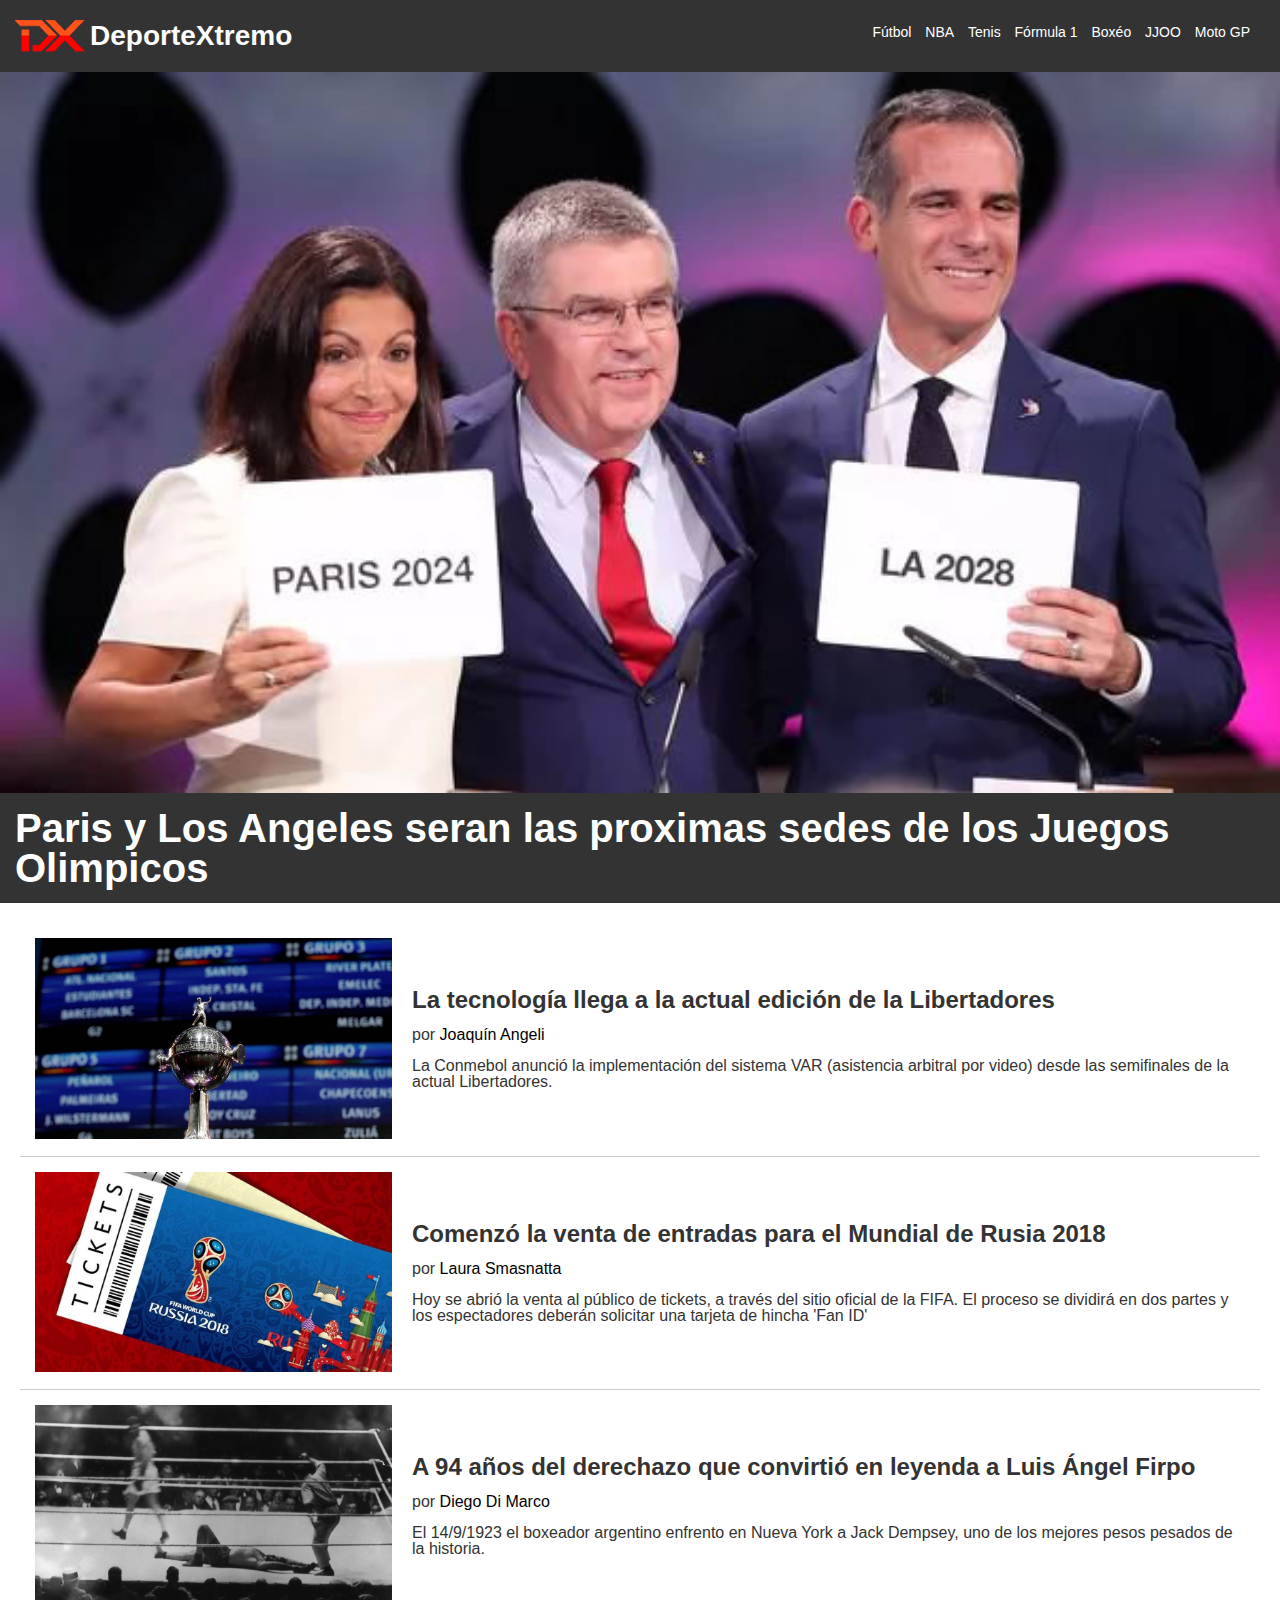
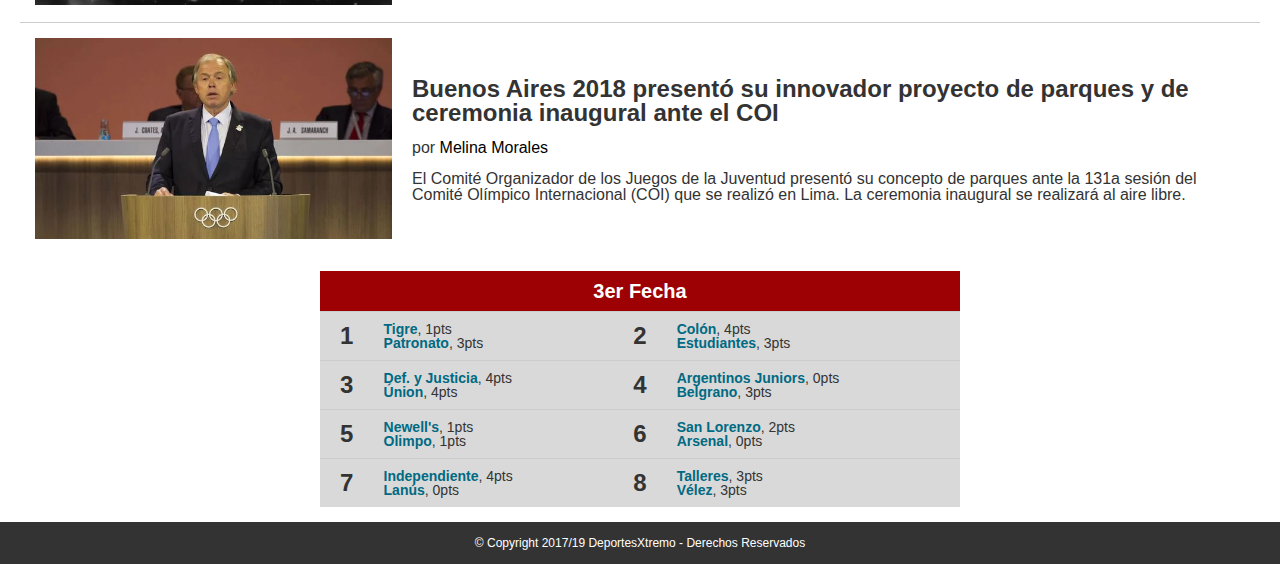
==== index.html @ ff50a07b "Introduccion al Responsive Design" ====
<!DOCTYPE html>
<html>
	<head>
		<meta charset="utf-8"> <!-- Soy un comentario :) -->
		<title>DX - DeporteXtremo</title>
		<link rel="stylesheet" href="css/reset.css">
		<link rel="stylesheet" href="css/style.css">
		<meta name="viewport" content="width=device-width">
	</head>
	<body>
		<header>
			<h1>DeporteXtremo</h1>

			<button id="menu-mobile">&#9776</button>
			<nav id="menu">

				<ul>
					<li>
						<a href="#">Fútbol</a>
					</li>
					<li><a href="#">NBA</a></li>
					<li><a href="#">Tenis</a></li>
					<li><a href="#">Fórmula 1</a></li>
					<li><a href="#">Boxéo</a></li>
					<li><a href="#">JJOO</a></li>
					<li><a href="#">Moto GP</a></li>
				</ul>

			</nav>
		</header>

		<main>
			<section id="noticias-destacadas">

				<figure>
					<img src="img/juegos-olimpicos.jpg">
					<figcaption>
						<h2>Paris y Los Angeles seran las proximas sedes de los Juegos Olimpicos</h2>
					</figcaption>
				</figure>

			</section>

			<section id="ultimas-noticias">

				<article class="noticia">
					
					<div class="noticia-img"><img src="img/sorteo-libertadores.jpg"></div>

					<div class="noticia-text">						
						<h3>La tecnología llega a la actual edición de la Libertadores</h3>
						<p>por <a href="#">Joaquín Angeli</a></p>
						<p>La Conmebol anunció la implementación del sistema VAR (asistencia arbitral por video) desde las semifinales de la actual Libertadores.</p>
					</div>
					

				</article>


				<article class="noticia">
					
					<div class="noticia-img"><img src="img/tickets-rusia-mundial.jpg"></div>

					<div class="noticia-text">						
						<h3>Comenzó la venta de entradas para el Mundial de Rusia 2018</h3>
						<p>por <a href="#">Laura Smasnatta</a></p>
						<p>Hoy se abrió la venta al público de tickets, a través del sitio oficial de la FIFA. El proceso se dividirá en dos partes y los espectadores deberán solicitar una tarjeta de hincha 'Fan ID'</p>
					</div>
					

				</article>

				<article class="noticia">
					
					<div class="noticia-img"><img src="img/firpo.jpg"></div>

					<div class="noticia-text">						
						<h3>A 94 años del derechazo que convirtió en leyenda a Luis Ángel Firpo</h3>
						<p>por <a href="#">Diego Di Marco</a></p>
						<p>El 14/9/1923 el boxeador argentino enfrento en Nueva York a Jack Dempsey, uno de los mejores pesos pesados de la historia.</p>
					</div>
					

				</article>


								<article class="noticia">
					
					<div class="noticia-img"><img src="img/buenos-aires.jpg"></div>

					<div class="noticia-text">						
						<h3>Buenos Aires 2018 presentó su innovador proyecto de parques y de ceremonia inaugural ante el COI</h3>
						<p>por <a href="#">Melina Morales</a></p>
						<p>El Comité Organizador de los Juegos de la Juventud presentó su concepto de parques ante la 131a sesión del Comité Olímpico Internacional (COI) que se realizó en Lima. La ceremonia inaugural se realizará al aire libre.</p>
					</div>
					



			</section>

			<section id="tabla-posiciones">

				<table cellpadding="">

					<th colspan="4">3er Fecha</th>
				
					<tr> <!-- Fila-->

						<td>1</td>
						<td><span>Tigre</span>, 1pts <br> <span>Patronato</span>, 3pts</td>
						<td>2</td>
						<td><span>Colón</span>, 4pts <br> <span>Estudiantes</span>, 3pts</td>

					</tr>


					<tr> <!-- Fila-->

						<td>3</td>
						<td><span>Def. y Justicia</span>, 4pts <br><span> Únion</span>, 4pts</td>
						<td>4</td>
						<td><span>Argentinos Juniors</span>, 0pts <br> <span>Belgrano</span>, 3pts</td>

					</tr>

					<tr> <!-- Fila-->

						<td>5</td>
						<td><span>Newell's</span>, 1pts <br> <span>Olimpo</span>, 1pts</td>
						<td>6</td>
						<td><span>San Lorenzo</span>, 2pts <br><span> Arsenal</span>, 0pts</td>

					</tr>

					<tr> <!-- Fila-->

						<td>7</td>
						<td><span>Independiente</span>, 4pts <br><span> Lanús</span>, 0pts</td>
						<td>8</td>
						<td><span>Talleres</span>, 3pts <br><span> Vélez</span>, 3pts</td>

					</tr>



				</table>

			</section>
		</main>

		<footer>
			
			<p>&copy; Copyright 2017/19 DeportesXtremo - Derechos Reservados </p>

		</footer>

		<!-- Area de Script -->
		<script src="js/main.js"></script>
	</body>
</html>
---- css/style.css ----
/* Estilos Generales */

/*
* {
	outline: dotted 1px red;
}

*/

body {
	font-family: Helvetica, Arial, Open Sans, sans-serif;
	font-size: 14px;
	color: #333;
	margin: 0;
}
a {
	text-decoration: none;
	color: #FFF;
}
/* Estilos Particulares */
header {
	background-color: #333;
	overflow: hidden;
	padding: 15px;
}
header h1 {
	color: #FFF;
	float: left;
	font-weight: 700;
	font-size: 28px;
	background-image: url("../img/logo.png");
	background-repeat: no-repeat;
	padding-left: 75px;
	line-height: 1.5;
	background-position: left center;
}
header nav {
	float: right;
	padding: 10px;
}
header nav ul {
	margin: 0;
	padding: 0;
	list-style: none;
}
header nav ul li {
	display: inline-block;
}
header nav a {
	text-align: center;
	padding: 5px;
}
header nav a:hover {
	color: #333;
	background-color: #FFF;
}

.noticia:last-child {

border-bottom: none;

}

#noticias-destacadas img {
	width: 100%;
	display: block;
}


#noticias-destacadas figcaption {

	background-color: #333;
	padding: 15px;
	margin-bottom: 20px;
}

#noticias-destacadas h2 {

	color: #FFF;
	font-size: 40px;
	font-weight: 700;
}




.noticia-img {

	width: 30%;
}

.noticia-img img {

	width: 100%

}

.noticia-text {

	width: 70%;
	margin-left: 20px;
}

.noticia-text h3 {

	font-weight: 700;
	font-size: 24px;
	margin-top: 15px;
	margin-bottom: 15px;
}


.noticia-text p {

	font-size: 16px;
	margin-top: 15px;
	margin-bottom: 15px;
}

.noticia-text a {

	color: #000;
}

.noticia {

	display: flex;
	flex-direction: row; /* row I column I row-reverse I column-reverse */
	justify-content: space-around; /*flex-start I center I flex-end I space between*/ 
	align-items: center;
	border-bottom: solid 1px #CCC;
	margin-right: 20px;
	margin-left: 20px;
	padding: 15px;
}



footer {

	background-color: #333;
	padding: 15px;
}

footer p {

	color: #FFF;
	font-size: 12px;
	text-align: center;
}


#tabla-posiciones
{

	padding: 15px 0;
}




#tabla-posiciones table

{

	margin: auto;
	width: 50%
}

#tabla-posiciones tr

{

	background-color: #D9D9D9;
	border-bottom: solid 1px #CCC;
}

#tabla-posiciones tr:last-child {

	border:none;
}


#tabla-posiciones th

{

background-color: #9d0103;
color: white;
padding: 10px;
font-weight: 700;
font-size: 20px;

}



#tabla-posiciones td

{

padding: 10px;
vertical-align: middle;

}


#tabla-posiciones td:nth-of-type(odd){


	font-size: 24px;
	font-weight: 700;
	text-align: center;
}




#tabla-posiciones td:nth-of-type(even) span {

	color: #006a83; 
	font-weight: 700;
}


	
@media screen and (max-width: 576px) {

/*Inicio media query 800px*/
	

	#menu	{

		display: none;
		float: none;
		clear: both;
		

	}

	#menu li {

		display: block;
		text-align: center;
	}

	#menu li a {

		display: block;	

	}


	#menu-mobile:focus + #menu {

		display: block;
	}

	.noticia {

		flex-direction: column;
	}

	#menu-mobile {
		display: block;
		float: right;
		background-color: transparent;
		border: none;
		color: #FFF;
		font-size: 20px;
		font.font-weight: 700;
		line-height: 1;
		padding: 8px;
	}


	.noticia-img {

		width: 95%;
	}

	.noticia-text {

		width: 95%;
	}

	#tabla-posiciones {

		width: 95%;
	}



/*Fin de media query 800px*/
}


@media screen and (min-width: 576px) {

	#menu-mobile {

		display: none;
	}

}
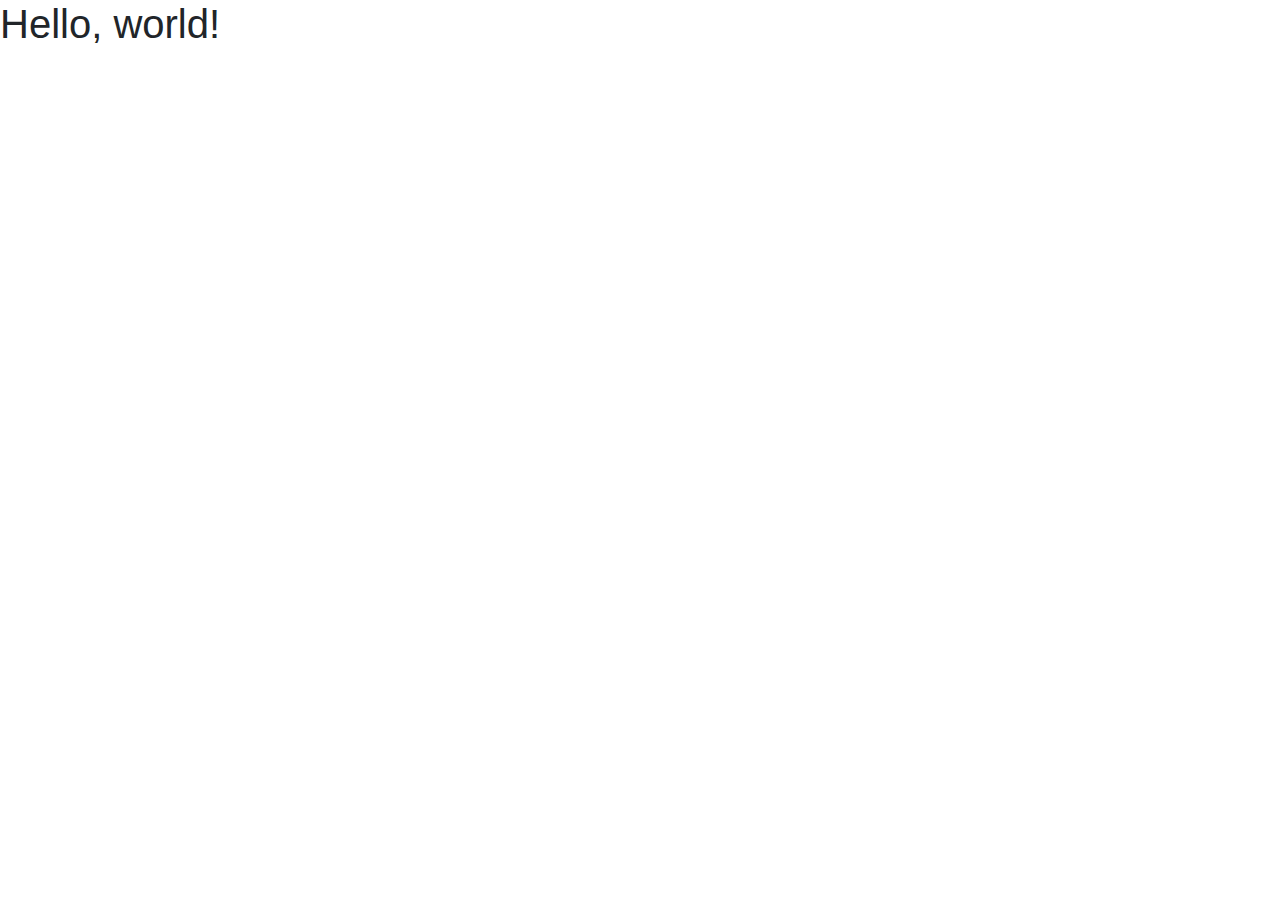
==== commit 72739c5b: "Introduccion a Bootstrapp" ====
--- a/index.html
+++ b/index.html
@@ -1,161 +1,22 @@
-<!DOCTYPE html>
-<html>
-	<head>
-		<meta charset="utf-8"> <!-- Soy un comentario :) -->
-		<title>DX - DeporteXtremo</title>
-		<link rel="stylesheet" href="css/reset.css">
-		<link rel="stylesheet" href="css/style.css">
-		<meta name="viewport" content="width=device-width">
-	</head>
-	<body>
-		<header>
-			<h1>DeporteXtremo</h1>
+<!doctype html>
+<html lang="en">
+  <head>
+    <!-- Required meta tags -->
+    <meta charset="utf-8">
+    <meta name="viewport" content="width=device-width, initial-scale=1, shrink-to-fit=no">
 
-			<button id="menu-mobile">&#9776</button>
-			<nav id="menu">
+    <!-- Bootstrap CSS -->
+    <link rel="stylesheet" href="https://stackpath.bootstrapcdn.com/bootstrap/4.3.1/css/bootstrap.min.css" integrity="sha384-ggOyR0iXCbMQv3Xipma34MD+dH/1fQ784/j6cY/iJTQUOhcWr7x9JvoRxT2MZw1T" crossorigin="anonymous">
 
-				<ul>
-					<li>
-						<a href="#">Fútbol</a>
-					</li>
-					<li><a href="#">NBA</a></li>
-					<li><a href="#">Tenis</a></li>
-					<li><a href="#">Fórmula 1</a></li>
-					<li><a href="#">Boxéo</a></li>
-					<li><a href="#">JJOO</a></li>
-					<li><a href="#">Moto GP</a></li>
-				</ul>
+    <title>Hello, world!</title>
+  </head>
+  <body>
+    <h1>Hello, world!</h1>
 
-			</nav>
-		</header>
-
-		<main>
-			<section id="noticias-destacadas">
-
-				<figure>
-					<img src="img/juegos-olimpicos.jpg">
-					<figcaption>
-						<h2>Paris y Los Angeles seran las proximas sedes de los Juegos Olimpicos</h2>
-					</figcaption>
-				</figure>
-
-			</section>
-
-			<section id="ultimas-noticias">
-
-				<article class="noticia">
-					
-					<div class="noticia-img"><img src="img/sorteo-libertadores.jpg"></div>
-
-					<div class="noticia-text">						
-						<h3>La tecnología llega a la actual edición de la Libertadores</h3>
-						<p>por <a href="#">Joaquín Angeli</a></p>
-						<p>La Conmebol anunció la implementación del sistema VAR (asistencia arbitral por video) desde las semifinales de la actual Libertadores.</p>
-					</div>
-					
-
-				</article>
-
-
-				<article class="noticia">
-					
-					<div class="noticia-img"><img src="img/tickets-rusia-mundial.jpg"></div>
-
-					<div class="noticia-text">						
-						<h3>Comenzó la venta de entradas para el Mundial de Rusia 2018</h3>
-						<p>por <a href="#">Laura Smasnatta</a></p>
-						<p>Hoy se abrió la venta al público de tickets, a través del sitio oficial de la FIFA. El proceso se dividirá en dos partes y los espectadores deberán solicitar una tarjeta de hincha 'Fan ID'</p>
-					</div>
-					
-
-				</article>
-
-				<article class="noticia">
-					
-					<div class="noticia-img"><img src="img/firpo.jpg"></div>
-
-					<div class="noticia-text">						
-						<h3>A 94 años del derechazo que convirtió en leyenda a Luis Ángel Firpo</h3>
-						<p>por <a href="#">Diego Di Marco</a></p>
-						<p>El 14/9/1923 el boxeador argentino enfrento en Nueva York a Jack Dempsey, uno de los mejores pesos pesados de la historia.</p>
-					</div>
-					
-
-				</article>
-
-
-								<article class="noticia">
-					
-					<div class="noticia-img"><img src="img/buenos-aires.jpg"></div>
-
-					<div class="noticia-text">						
-						<h3>Buenos Aires 2018 presentó su innovador proyecto de parques y de ceremonia inaugural ante el COI</h3>
-						<p>por <a href="#">Melina Morales</a></p>
-						<p>El Comité Organizador de los Juegos de la Juventud presentó su concepto de parques ante la 131a sesión del Comité Olímpico Internacional (COI) que se realizó en Lima. La ceremonia inaugural se realizará al aire libre.</p>
-					</div>
-					
-
-
-
-			</section>
-
-			<section id="tabla-posiciones">
-
-				<table cellpadding="">
-
-					<th colspan="4">3er Fecha</th>
-				
-					<tr> <!-- Fila-->
-
-						<td>1</td>
-						<td><span>Tigre</span>, 1pts <br> <span>Patronato</span>, 3pts</td>
-						<td>2</td>
-						<td><span>Colón</span>, 4pts <br> <span>Estudiantes</span>, 3pts</td>
-
-					</tr>
-
-
-					<tr> <!-- Fila-->
-
-						<td>3</td>
-						<td><span>Def. y Justicia</span>, 4pts <br><span> Únion</span>, 4pts</td>
-						<td>4</td>
-						<td><span>Argentinos Juniors</span>, 0pts <br> <span>Belgrano</span>, 3pts</td>
-
-					</tr>
-
-					<tr> <!-- Fila-->
-
-						<td>5</td>
-						<td><span>Newell's</span>, 1pts <br> <span>Olimpo</span>, 1pts</td>
-						<td>6</td>
-						<td><span>San Lorenzo</span>, 2pts <br><span> Arsenal</span>, 0pts</td>
-
-					</tr>
-
-					<tr> <!-- Fila-->
-
-						<td>7</td>
-						<td><span>Independiente</span>, 4pts <br><span> Lanús</span>, 0pts</td>
-						<td>8</td>
-						<td><span>Talleres</span>, 3pts <br><span> Vélez</span>, 3pts</td>
-
-					</tr>
-
-
-
-				</table>
-
-			</section>
-		</main>
-
-		<footer>
-			
-			<p>&copy; Copyright 2017/19 DeportesXtremo - Derechos Reservados </p>
-
-		</footer>
-
-		<!-- Area de Script -->
-		<script src="js/main.js"></script>
-	</body>
+    <!-- Optional JavaScript -->
+    <!-- jQuery first, then Popper.js, then Bootstrap JS -->
+    <script src="https://code.jquery.com/jquery-3.3.1.slim.min.js" integrity="sha384-q8i/X+965DzO0rT7abK41JStQIAqVgRVzpbzo5smXKp4YfRvH+8abtTE1Pi6jizo" crossorigin="anonymous"></script>
+    <script src="https://cdnjs.cloudflare.com/ajax/libs/popper.js/1.14.7/umd/popper.min.js" integrity="sha384-UO2eT0CpHqdSJQ6hJty5KVphtPhzWj9WO1clHTMGa3JDZwrnQq4sF86dIHNDz0W1" crossorigin="anonymous"></script>
+    <script src="https://stackpath.bootstrapcdn.com/bootstrap/4.3.1/js/bootstrap.min.js" integrity="sha384-JjSmVgyd0p3pXB1rRibZUAYoIIy6OrQ6VrjIEaFf/nJGzIxFDsf4x0xIM+B07jRM" crossorigin="anonymous"></script>
+  </body>
 </html>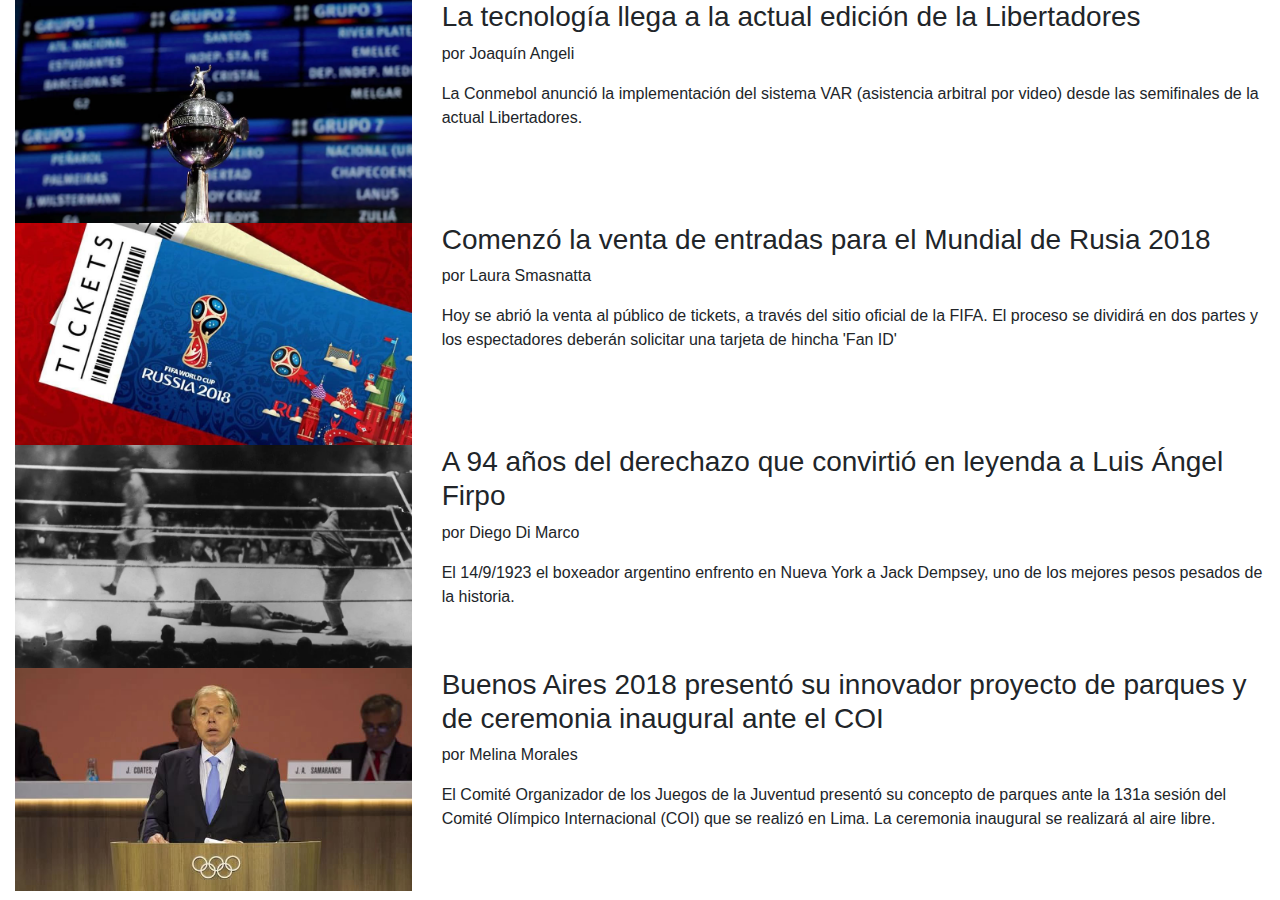
==== commit b40d1a4b: "Maquetando noticias con grillas" ====
--- a/index.html
+++ b/index.html
@@ -9,9 +9,69 @@
     <link rel="stylesheet" href="https://stackpath.bootstrapcdn.com/bootstrap/4.3.1/css/bootstrap.min.css" integrity="sha384-ggOyR0iXCbMQv3Xipma34MD+dH/1fQ784/j6cY/iJTQUOhcWr7x9JvoRxT2MZw1T" crossorigin="anonymous">
 
     <title>Hello, world!</title>
+ 
   </head>
+ 
   <body>
-    <h1>Hello, world!</h1>
+    
+    <main class="container-fluid">
+
+
+      <!-- Inicio Noticia #1-->
+      <article class="row">   
+        <div class="col-12 col-md-4 ">
+          <img src="img/sorteo-libertadores.jpg" class="img-fluid">
+        </div>
+        <div class="col-12 col-md-8">
+          <h3>La tecnología llega a la actual edición de la Libertadores</h3>
+          <p>por Joaquín Angeli</p>
+          <p>La Conmebol anunció la implementación del sistema VAR (asistencia arbitral por video) desde las semifinales de la actual Libertadores.</p>  
+        </div>
+      </article>
+      <!-- Fin Noticia #1-->
+    
+      <!-- Inicio Noticia #2-->
+      <article class="row">   
+        <div class="col-12 col-md-4 ">
+          <img src="img/tickets-rusia-mundial.jpg" class="img-fluid">
+        </div>
+        <div class="col-12 col-md-8">
+          <h3>Comenzó la venta de entradas para el Mundial de Rusia 2018</h3>
+          <p>por Laura Smasnatta</p>
+          <p>Hoy se abrió la venta al público de tickets, a través del sitio oficial de la FIFA. El proceso se dividirá en dos partes y los espectadores deberán solicitar una tarjeta de hincha 'Fan ID'</p>  
+        </div>
+      </article>
+      <!-- Fin Noticia #2-->
+
+      <!-- Inicio Noticia #3-->
+      <article class="row">   
+        <div class="col-12 col-md-4 ">
+          <img src="img/firpo.jpg" class="img-fluid">
+        </div>
+        <div class="col-12 col-md-8">
+          <h3>A 94 años del derechazo que convirtió en leyenda a Luis Ángel Firpo</h3>
+          <p>por Diego Di Marco</p>
+          <p>El 14/9/1923 el boxeador argentino enfrento en Nueva York a Jack Dempsey, uno de los mejores pesos pesados de la historia.</p>  
+        </div>
+      </article>
+      <!-- Fin Noticia #3-->
+
+      <!-- Inicio Noticia #4-->
+      <article class="row">   
+        <div class="col-12 col-md-4 ">
+          <img src="img/buenos-aires.jpg" class="img-fluid">
+        </div>
+        <div class="col-12 col-md-8">
+          <h3>Buenos Aires 2018 presentó su innovador proyecto de parques y de ceremonia inaugural ante el COI</h3>
+          <p>por Melina Morales</p>
+          <p>El Comité Organizador de los Juegos de la Juventud presentó su concepto de parques ante la 131a sesión del Comité Olímpico Internacional (COI) que se realizó en Lima. La ceremonia inaugural se realizará al aire libre.</p>  
+        </div>
+      </article>
+      <!-- Fin Noticia #4-->
+
+
+
+    </main>
 
     <!-- Optional JavaScript -->
     <!-- jQuery first, then Popper.js, then Bootstrap JS -->
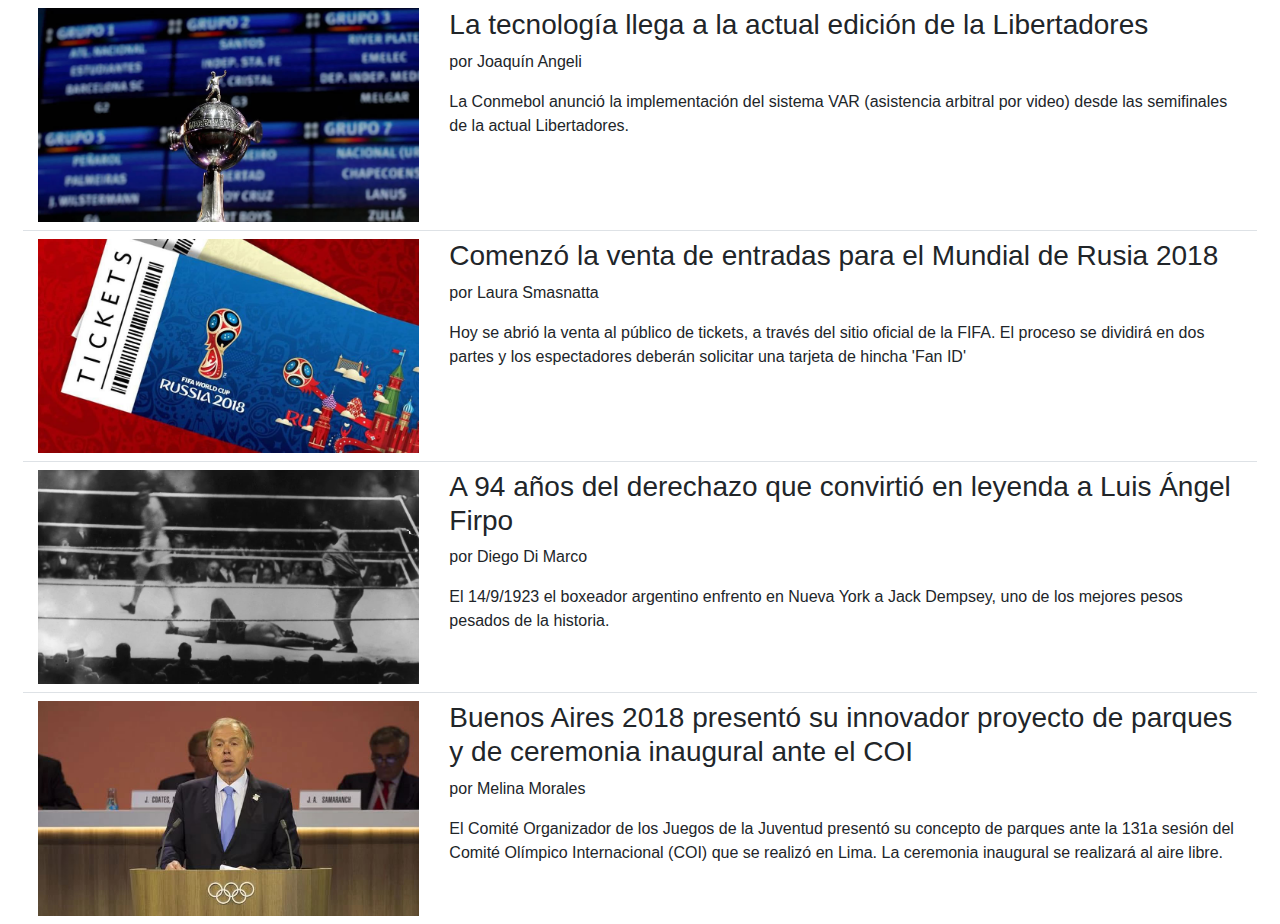
==== commit 179556a6: "Ajustes visuales" ====
--- a/index.html
+++ b/index.html
@@ -8,7 +8,7 @@
     <!-- Bootstrap CSS -->
     <link rel="stylesheet" href="https://stackpath.bootstrapcdn.com/bootstrap/4.3.1/css/bootstrap.min.css" integrity="sha384-ggOyR0iXCbMQv3Xipma34MD+dH/1fQ784/j6cY/iJTQUOhcWr7x9JvoRxT2MZw1T" crossorigin="anonymous">
 
-    <title>Hello, world!</title>
+    <title>DX - DeportXtremo</title>
  
   </head>
  
@@ -18,7 +18,7 @@
 
 
       <!-- Inicio Noticia #1-->
-      <article class="row">   
+      <article class="row py-2 border-bottom mx-2">   
         <div class="col-12 col-md-4 ">
           <img src="img/sorteo-libertadores.jpg" class="img-fluid">
         </div>
@@ -31,7 +31,7 @@
       <!-- Fin Noticia #1-->
     
       <!-- Inicio Noticia #2-->
-      <article class="row">   
+      <article class="row py-2 border-bottom mx-2">   
         <div class="col-12 col-md-4 ">
           <img src="img/tickets-rusia-mundial.jpg" class="img-fluid">
         </div>
@@ -44,7 +44,7 @@
       <!-- Fin Noticia #2-->
 
       <!-- Inicio Noticia #3-->
-      <article class="row">   
+      <article class="row py-2 border-bottom mx-2">   
         <div class="col-12 col-md-4 ">
           <img src="img/firpo.jpg" class="img-fluid">
         </div>
@@ -57,7 +57,7 @@
       <!-- Fin Noticia #3-->
 
       <!-- Inicio Noticia #4-->
-      <article class="row">   
+      <article class="row py-2 mx-2">   
         <div class="col-12 col-md-4 ">
           <img src="img/buenos-aires.jpg" class="img-fluid">
         </div>
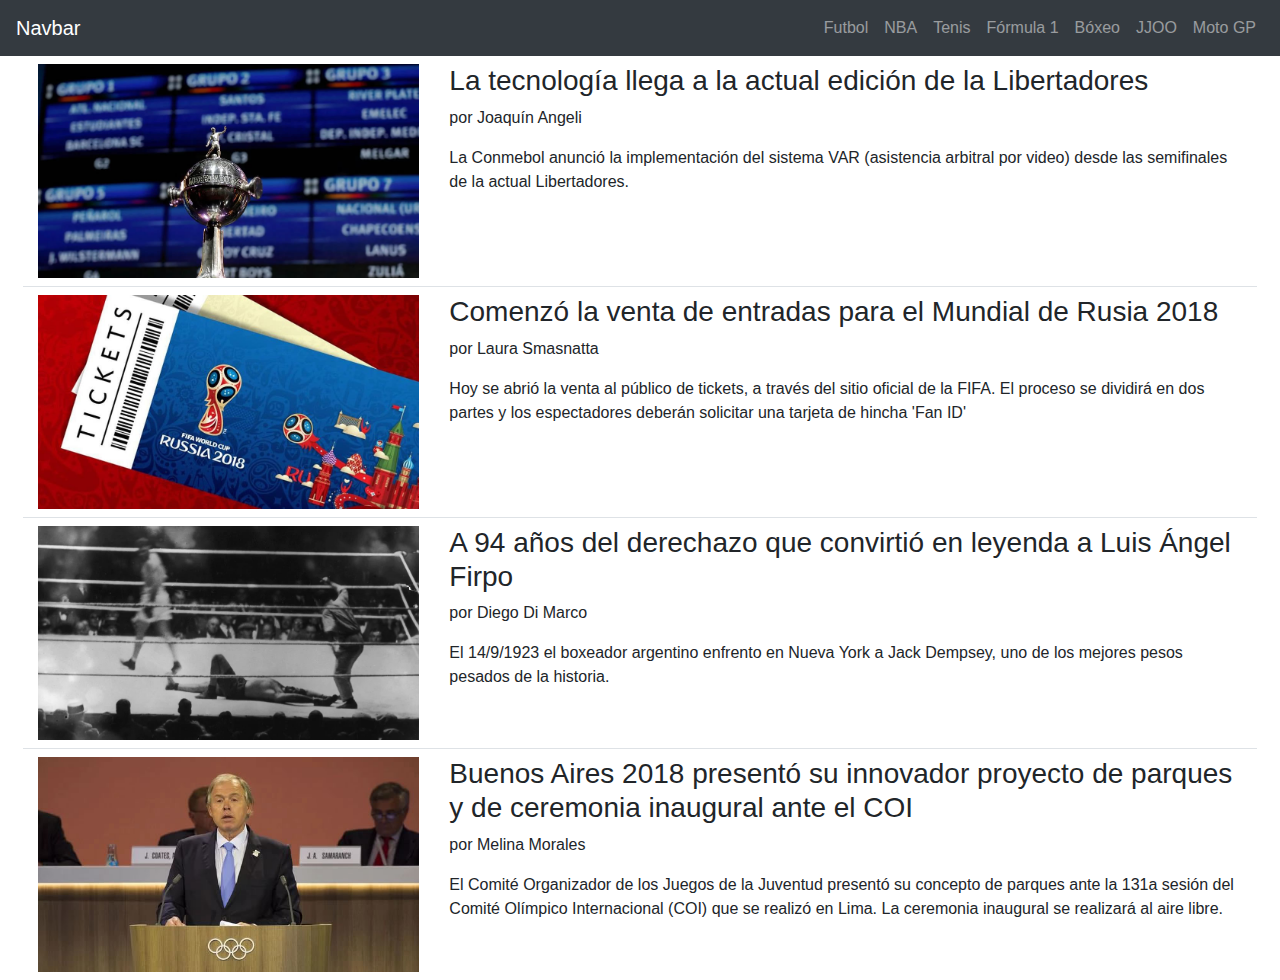
==== commit b8486165: "Maquetando barra de navegacion" ====
--- a/index.html
+++ b/index.html
@@ -13,7 +13,63 @@
   </head>
  
   <body>
-    
+
+    <!-- Inicio Menu -->
+
+    <nav class="navbar navbar-expand-lg navbar-dark bg-dark">
+        
+            
+      <a class="navbar-brand" href="#">Navbar</a>
+
+
+
+      <button class="navbar-toggler" type="button" data-toggle="collapse" data-target="#menu" aria-controls="menu" aria-expanded="false" aria-label="Toggle navigation">
+      <span class="navbar-toggler-icon"></span>
+      </button>
+
+
+
+       <div class="collapse navbar-collapse" id="menu">
+          <ul class="navbar-nav ml-lg-auto text-center">
+
+
+            <li class="nav-item">
+              <a class="nav-link" href="#">Futbol</a>
+            </li>
+
+            <li class="nav-item">
+              <a class="nav-link" href="#">NBA</a>
+            </li>
+
+            <li class="nav-item">
+              <a class="nav-link" href="#">Tenis</a>
+            </li>
+
+            <li class="nav-item">
+              <a class="nav-link" href="#">Fórmula 1</a>
+            </li>
+
+            <li class="nav-item">
+              <a class="nav-link" href="#">Bóxeo</a>
+            </li>
+
+            <li class="nav-item">
+              <a class="nav-link" href="#">JJOO</a>
+            </li>
+
+            <li class="nav-item">
+              <a class="nav-link" href="#">Moto GP</a>
+            </li>
+
+
+    </ul>
+
+  </div>
+  </nav>
+
+ <!-- Fin  Menu -->
+
+
     <main class="container-fluid">
 
 
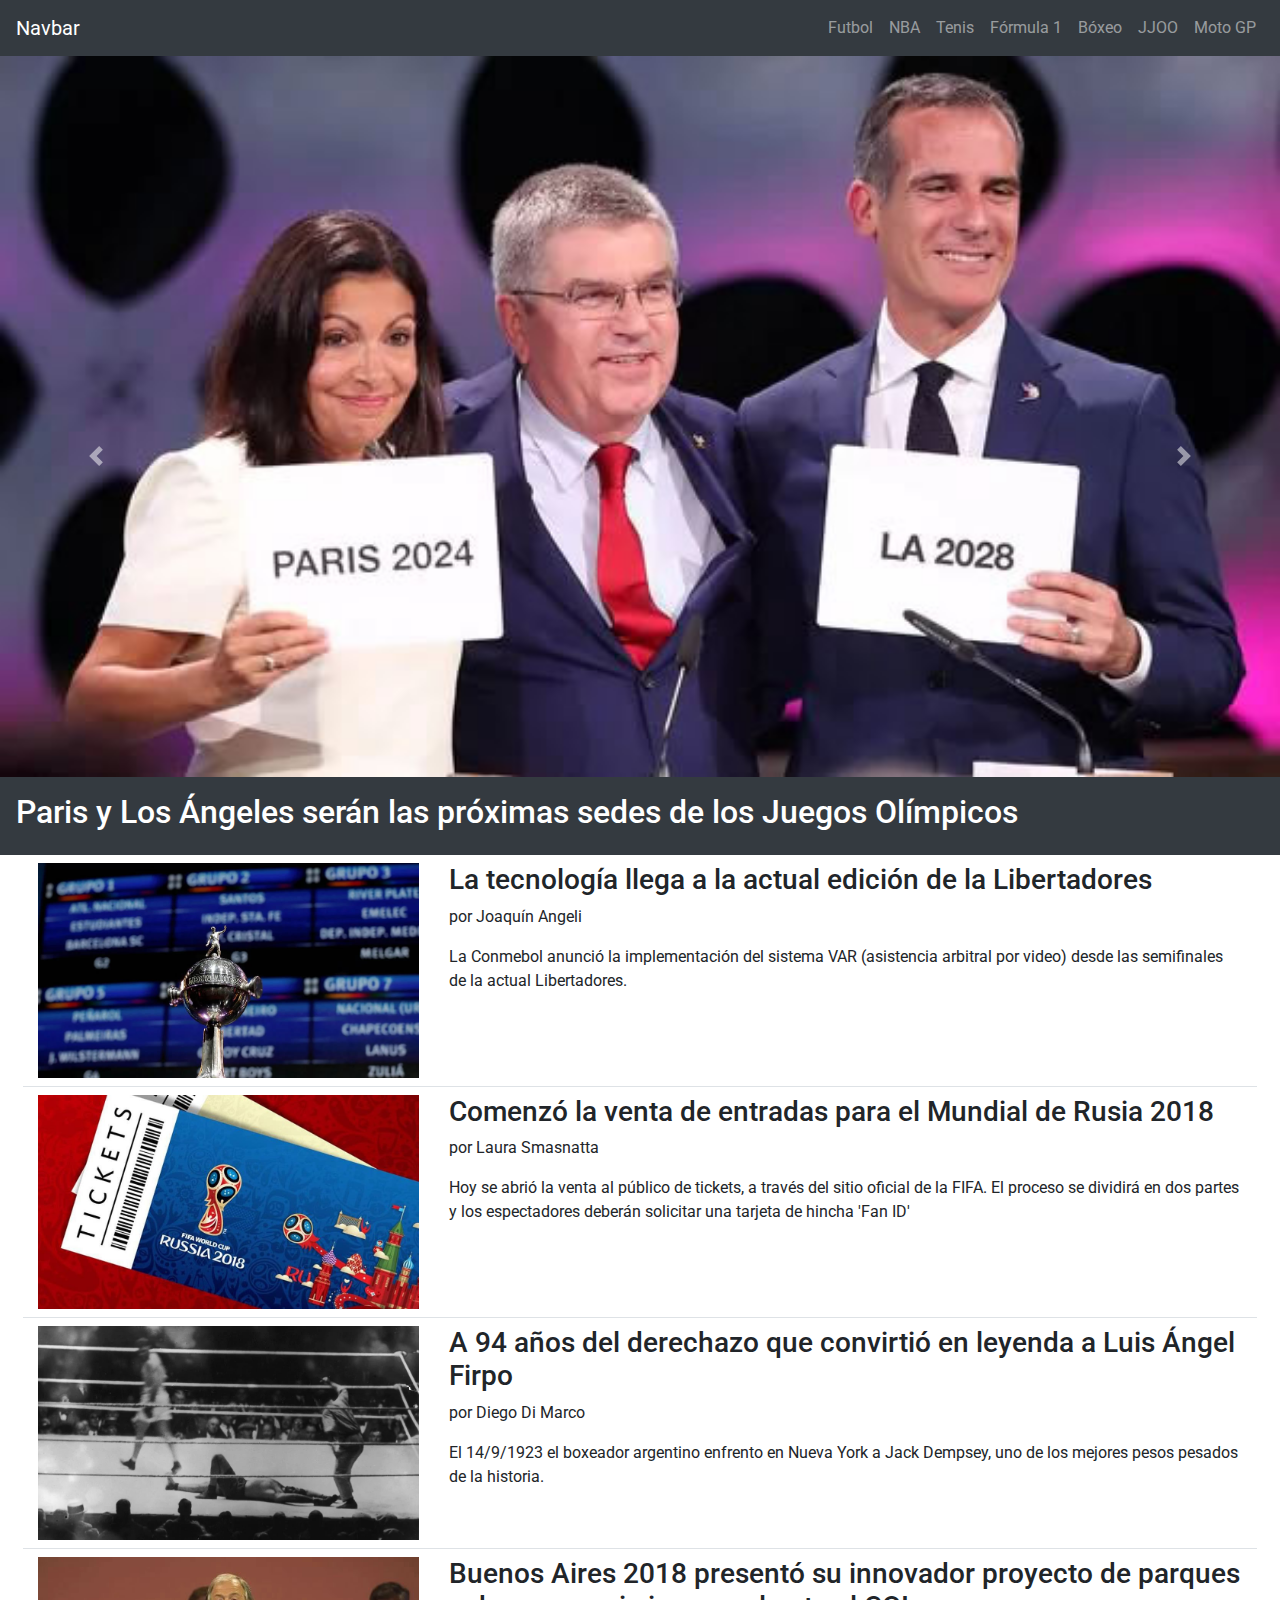
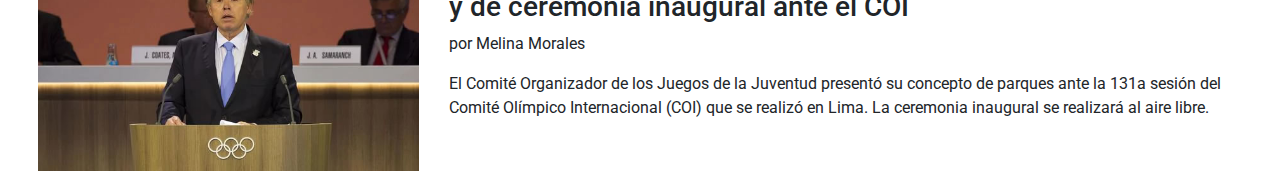
==== commit 49967550: "Subiendo fuentes" ====
--- a/index.html
+++ b/index.html
@@ -9,6 +9,19 @@
     <link rel="stylesheet" href="https://stackpath.bootstrapcdn.com/bootstrap/4.3.1/css/bootstrap.min.css" integrity="sha384-ggOyR0iXCbMQv3Xipma34MD+dH/1fQ784/j6cY/iJTQUOhcWr7x9JvoRxT2MZw1T" crossorigin="anonymous">
 
     <title>DX - DeportXtremo</title>
+
+    <link href="https://fonts.googleapis.com/css?family=Muli:200|Roboto&display=swap" rel="stylesheet">
+    <link rel="stylesheet" href="https://use.fontawesome.com/releases/v5.8.2/css/all.css" integrity="sha384-oS3vJWv+0UjzBfQzYUhtDYW+Pj2yciDJxpsK1OYPAYjqT085Qq/1cq5FLXAZQ7Ay" crossorigin="anonymous">
+
+    <style>
+      
+      body {
+
+      font-family: 'Roboto', sans-serif;
+
+      }
+
+    </style>
  
   </head>
  
@@ -34,31 +47,31 @@
 
 
             <li class="nav-item">
-              <a class="nav-link" href="#">Futbol</a>
+              <a class="nav-link" href="#"><i class="fas fa-futbol"></i> Futbol</a>
             </li>
 
             <li class="nav-item">
-              <a class="nav-link" href="#">NBA</a>
+              <a class="nav-link" href="#"><i class="fas fa-basketball-ball"></i> NBA</a>
             </li>
 
             <li class="nav-item">
-              <a class="nav-link" href="#">Tenis</a>
+              <a class="nav-link" href="#"><i class="fas fa-racquet"></i> Tenis</a>
             </li>
 
             <li class="nav-item">
-              <a class="nav-link" href="#">Fórmula 1</a>
+              <a class="nav-link" href="#"><i class="fas fa-flag-checkered"></i> Fórmula 1</a>
             </li>
 
             <li class="nav-item">
-              <a class="nav-link" href="#">Bóxeo</a>
+              <a class="nav-link" href="#"> <i class="fas fa-fist-raised"></i></i> Bóxeo</a>
             </li>
 
             <li class="nav-item">
-              <a class="nav-link" href="#">JJOO</a>
+              <a class="nav-link" href="#"> <i class="fas fa-medal"></i> JJOO</a>
             </li>
 
             <li class="nav-item">
-              <a class="nav-link" href="#">Moto GP</a>
+              <a class="nav-link" href="#"><i class="fas fa-motorcycle"></i> Moto GP</a>
             </li>
 
 
@@ -69,6 +82,51 @@
 
  <!-- Fin  Menu -->
 
+
+
+     <!-- Inicio Slider -->
+
+      <div id="slide" class="carousel slide" data-ride="carousel">
+
+           <div class="carousel-inner">
+               <div class="carousel-item active">
+                <img src="img/juegos-olimpicos.jpg" class="d-block w-100" alt="...">
+                <div class="carousel-caption d-none d-md-block bg-dark w-100 position-static text-left p-3">
+                   <h2>Paris y Los Ángeles serán las próximas sedes de los Juegos Olímpicos</h2>
+                </div>
+            </div>
+
+
+            <div class="carousel-item">
+                <img src="img/tickets-rusia-mundial.jpg" class="d-block w-100" alt="...">
+                <div class="carousel-caption d-none d-md-block bg-dark w-100 position-static text-left p-3">
+                    <h2>Hazaña histórica: Ricciardo marcó el ritmo en los libres de Azerbaiyán</h2>
+                </div>
+            </div>
+   
+             <div class="carousel-item">
+                 <img src="img/firpo.jpg" class="d-block w-100" alt="...">
+                 <div class="carousel-caption d-none d-md-block bg-dark w-100 position-static text-left p-3">
+                     <h2>En Córdoba arrancó la 1er etapa del 38° Rally de la Argentina</h2>
+                 </div>
+             </div>
+
+        </div>
+
+
+
+          <a class="carousel-control-prev" href="#slide" role="button" data-slide="prev">
+             <span class="carousel-control-prev-icon" aria-hidden="true"></span>
+             <span class="sr-only">Previous</span>
+          </a>
+
+          <a class="carousel-control-next" href="#slide" role="button" data-slide="next">
+              <span class="carousel-control-next-icon" aria-hidden="true"></span>
+              <span class="sr-only">Next</span>
+          </a>
+    </div>
+
+    <!-- Inicio Slider -->
 
     <main class="container-fluid">
 
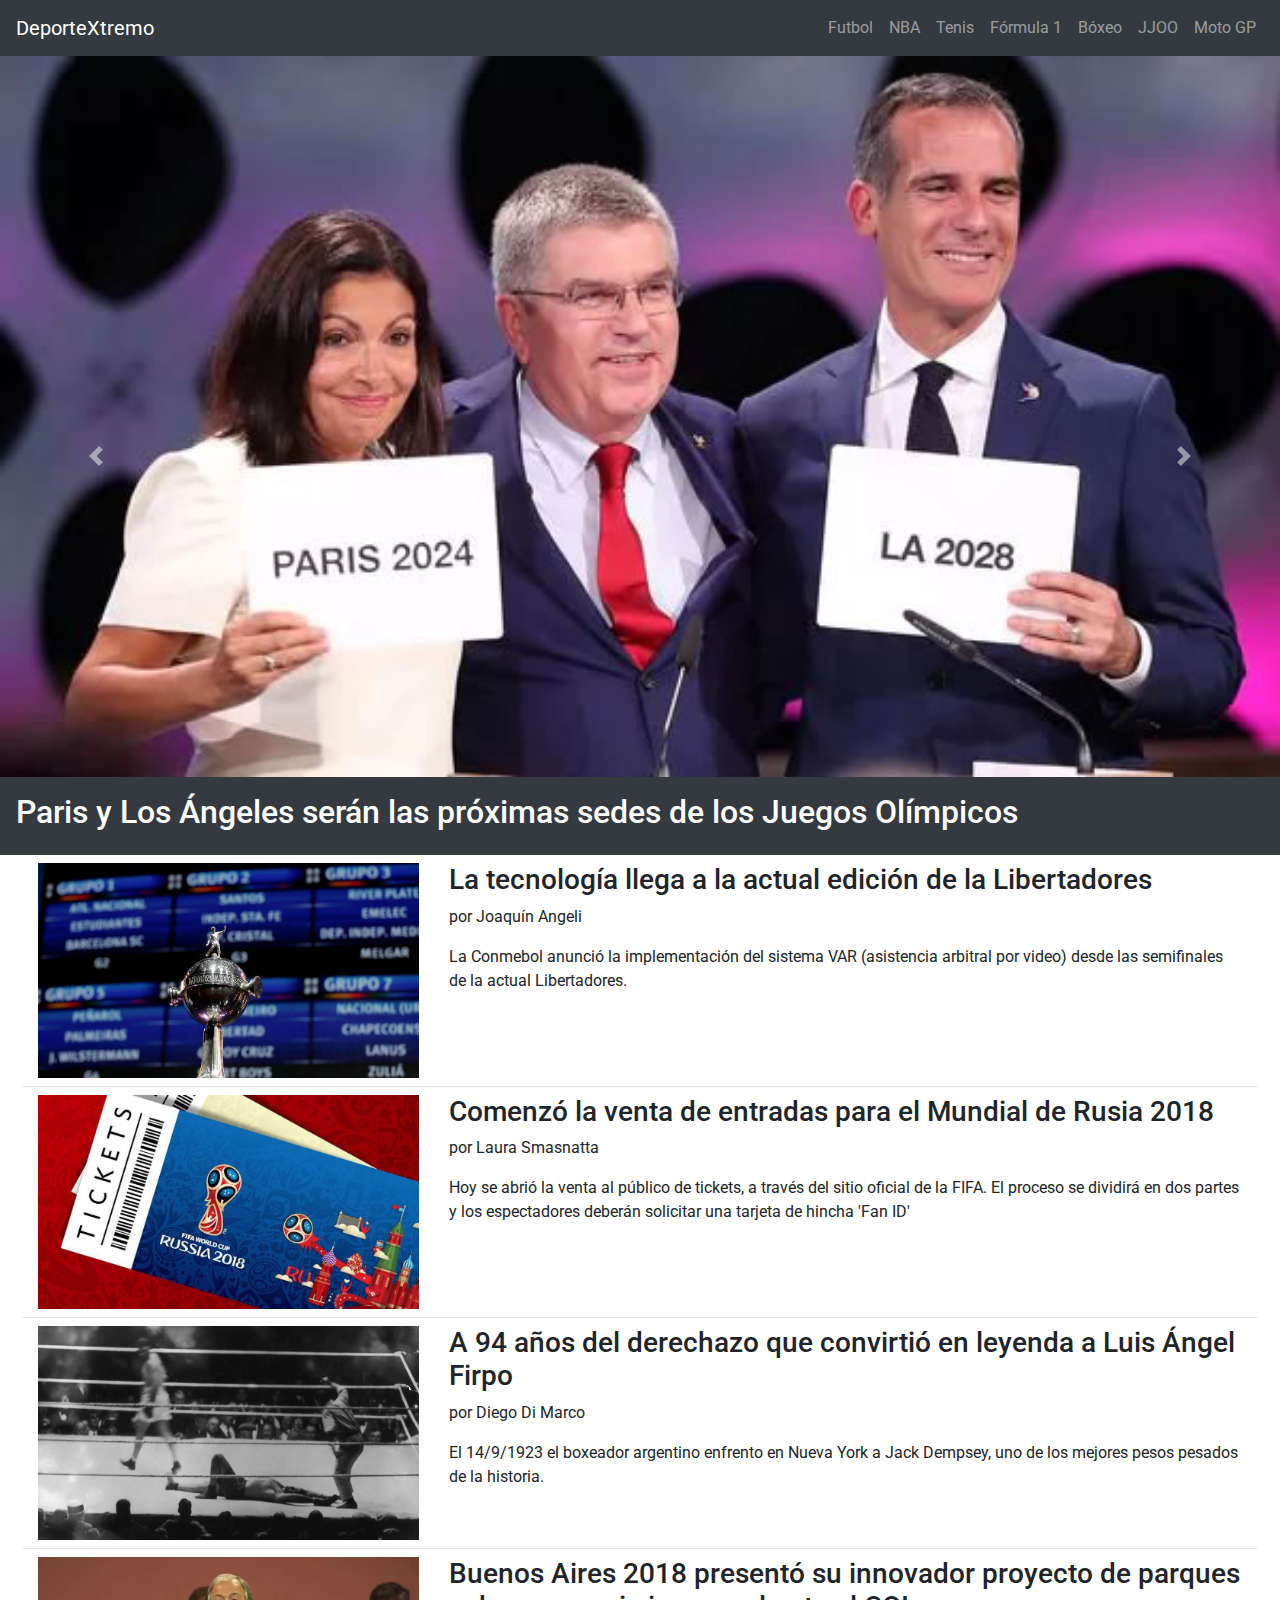
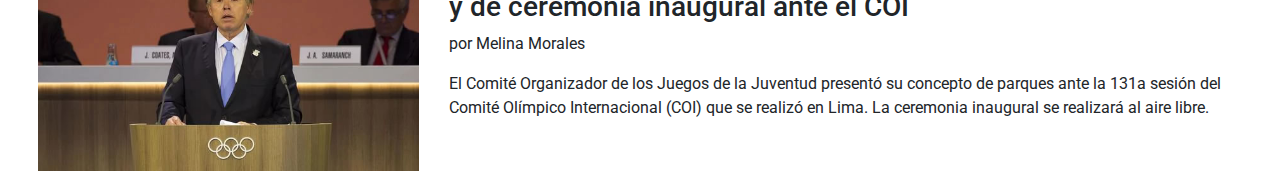
==== commit 71dc206c: "Programando en Javascript" ====
--- a/index.html
+++ b/index.html
@@ -32,7 +32,7 @@
     <nav class="navbar navbar-expand-lg navbar-dark bg-dark">
         
             
-      <a class="navbar-brand" href="#">Navbar</a>
+      <a class="navbar-brand" href="#">DeporteXtremo</a>
 
 
 
@@ -192,5 +192,79 @@
     <script src="https://code.jquery.com/jquery-3.3.1.slim.min.js" integrity="sha384-q8i/X+965DzO0rT7abK41JStQIAqVgRVzpbzo5smXKp4YfRvH+8abtTE1Pi6jizo" crossorigin="anonymous"></script>
     <script src="https://cdnjs.cloudflare.com/ajax/libs/popper.js/1.14.7/umd/popper.min.js" integrity="sha384-UO2eT0CpHqdSJQ6hJty5KVphtPhzWj9WO1clHTMGa3JDZwrnQq4sF86dIHNDz0W1" crossorigin="anonymous"></script>
     <script src="https://stackpath.bootstrapcdn.com/bootstrap/4.3.1/js/bootstrap.min.js" integrity="sha384-JjSmVgyd0p3pXB1rRibZUAYoIIy6OrQ6VrjIEaFf/nJGzIxFDsf4x0xIM+B07jRM" crossorigin="anonymous"></script>
+
+    <script >
+    	
+    	/*Manipulación de Elementos HTML */
+
+    	let logo = document.querySelector (".navbar-brand")
+
+    	let links = document.querySelectorAll (".nav-link")
+
+		/*
+
+		// ASI NO
+
+    	links[0].onclick = validarOpcion
+    	links[1].onclick = validarOpcion
+    	links[2].onclick = validarOpcion
+    	links[3].onclick = validarOpcion
+    	links[4].onclick = validarOpcion
+    	links[5].onclick = validarOpcion
+    	links[6].onclick = validarOpcion
+		*/
+
+		// for (CONTADOR; CONDICION; SECUENCIA)
+
+		for (let i = 0; i <links.length; i++) {
+
+			links[i].onclick = validarOpcion
+
+		}
+
+
+		// 3) Manipulación de Comportamiento (Eventos)
+
+		logo.onclick = cambiarLogo 
+
+		function cambiarLogo(){
+
+		// 1) Manipulación de Contenido
+
+		document.querySelector(".navbar-brand").innerHTML = "DeporteXtremo"
+
+		// 2) Manipulación de Estructura
+
+		logo.style.fontSize = "18px"
+		logo.style.color = "green"
+		logo.classList.add("bg-light")
+		logo.classList.remove("bg-light")
+		logo.title = "Esto lo puso JS"
+
+		}
+
+		function validarOpcion(sarasa) {
+
+			let clickeado = sarasa.target;
+
+
+			let rta = confirm(`Esta seguro que desea ir a ${clickeado.innerText}?`)
+
+			if(rta) {
+
+				alert("Ok, buen viaje!")
+
+			}
+
+
+
+
+
+		}
+
+
+    </script>
+
+
   </body>
 </html>